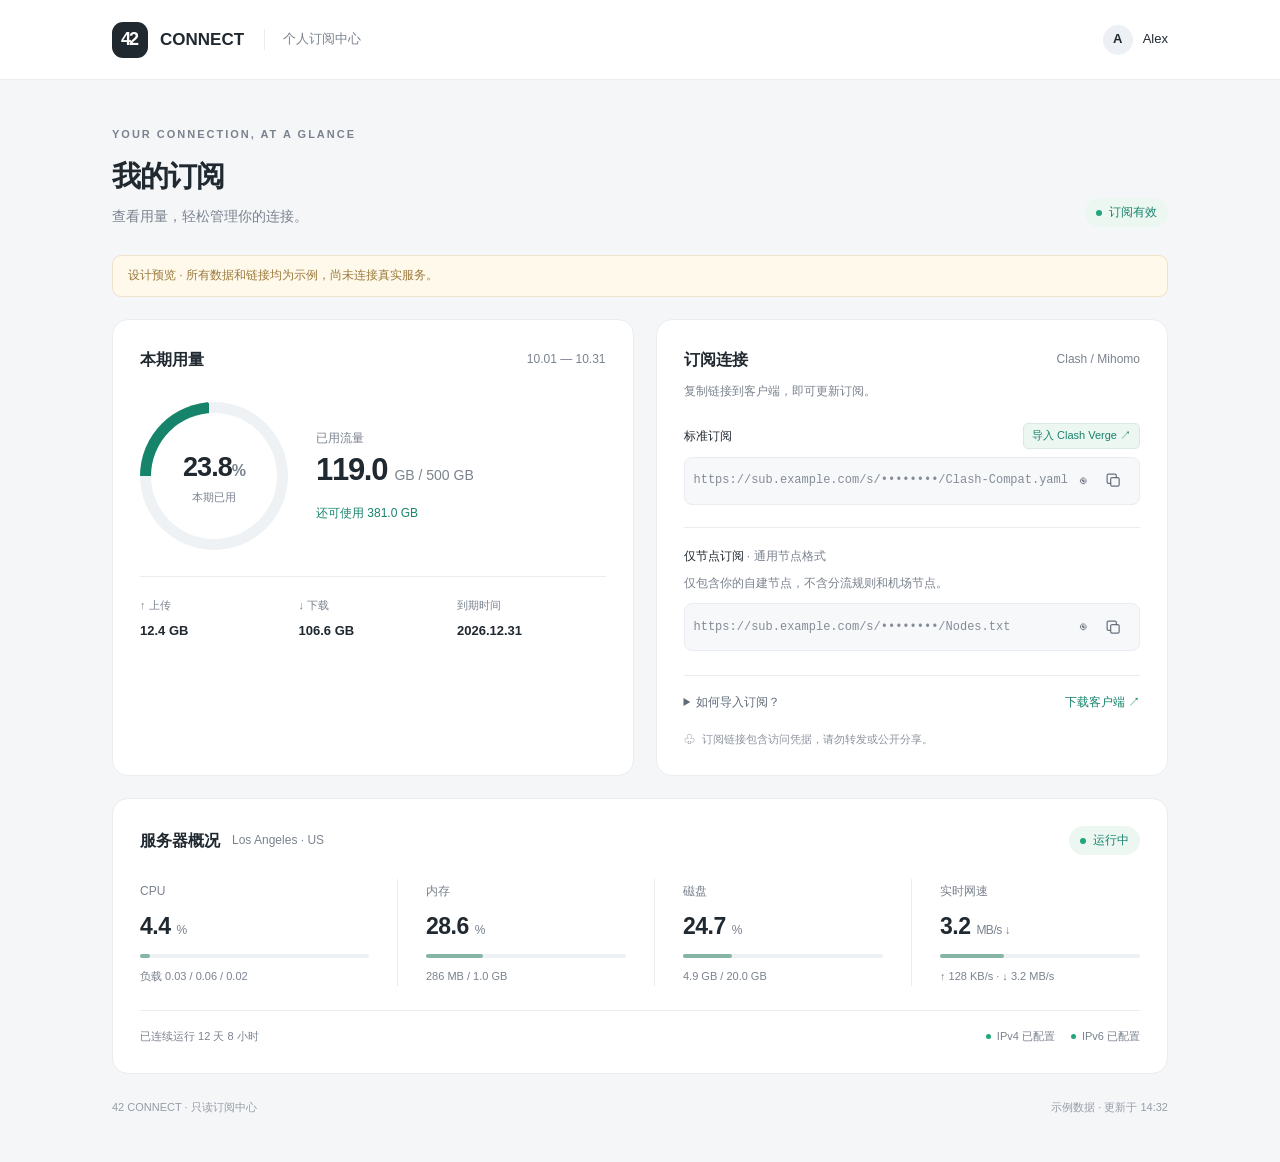
==== previews/account/index.html @ 96e2a47e "Add account portal and public panel access controls" ====
<!doctype html>
<html lang="zh-CN">
<head>
<meta charset="utf-8"><meta name="viewport" content="width=device-width, initial-scale=1">
<meta name="referrer" content="no-referrer"><title>42 / 我的订阅</title>
<style>
:root{color-scheme:light;--bg:#f5f6f8;--ink:#202830;--muted:#7a828e;--line:#e9ecf0;--green:#16836b;--soft:#edf7f2}*{box-sizing:border-box}body{margin:0;background:var(--bg);color:var(--ink);font:14px/1.6 -apple-system,BlinkMacSystemFont,"Segoe UI","PingFang SC",sans-serif}button,a{font:inherit}button{cursor:pointer}header{height:80px;background:#fff;border-bottom:1px solid var(--line)}.nav{max-width:1120px;margin:auto;height:100%;display:flex;align-items:center;justify-content:space-between;padding:0 32px}.brand{display:flex;align-items:center;gap:12px;font-size:17px;font-weight:650}.logo{background:var(--ink);color:white;border-radius:11px;width:36px;height:36px;display:grid;place-items:center;font-size:18px;letter-spacing:-2px;padding-right:2px}.nav small{color:var(--muted);font-size:13px;font-weight:400;border-left:1px solid var(--line);padding-left:18px;margin-left:8px}.avatar{display:flex;align-items:center;gap:10px;font-size:13px}.avatar span{background:#edf0f4;width:30px;height:30px;border-radius:50%;display:grid;place-items:center;font-weight:600}main{max-width:1120px;margin:46px auto;padding:0 32px}.heading{display:flex;justify-content:space-between;align-items:flex-end;margin-bottom:28px}h1{font-size:29px;letter-spacing:-1px;margin:0 0 6px;font-weight:650}p{margin:0;color:var(--muted)}.eyebrow{font-size:11px;letter-spacing:2px;color:var(--muted);font-weight:600;margin-bottom:9px}.badge{display:inline-flex;gap:7px;align-items:center;background:var(--soft);color:var(--green);border-radius:20px;padding:5px 11px;font-size:12px}.dot{width:6px;height:6px;background:#22a47d;border-radius:50%;display:inline-block}.demo{background:#fff9eb;border:1px solid #eee3c8;color:#9a793b;font-size:12px;padding:10px 15px;border-radius:9px;margin-bottom:22px}.grid{display:grid;grid-template-columns:1.13fr 1fr;gap:22px}.card{background:white;border:1px solid var(--line);border-radius:16px;padding:27px}.card-head{display:flex;justify-content:space-between;align-items:center;margin-bottom:22px}h2{margin:0;font-size:16px;font-weight:600}.subtle{font-size:12px;color:var(--muted)}.usage{display:flex;align-items:center;gap:28px;padding:8px 0 26px}.ring{width:148px;height:148px;flex-shrink:0;background:conic-gradient(var(--green) 0 23.8%,#eef2f4 23.8% 100%);border-radius:50%;padding:11px;transform:rotate(-90deg)}.ring-inner{background:white;border-radius:50%;height:100%;display:flex;flex-direction:column;justify-content:center;align-items:center;transform:rotate(90deg)}.ring strong{font-size:27px;font-weight:600;letter-spacing:-1px}.ring span{font-size:11px;color:var(--muted)}.number{font-size:31px;font-weight:600;letter-spacing:-1.3px;line-height:1.4}.number small{font-size:14px;font-weight:400;letter-spacing:0;color:var(--muted)}.remaining{margin-top:12px;color:var(--green);font-size:12px}.stats{display:grid;grid-template-columns:repeat(3,1fr);border-top:1px solid var(--line);padding-top:20px;gap:10px}.stats label{display:block;color:var(--muted);font-size:11px;margin-bottom:4px}.stats strong{font-size:13px;font-weight:550}.subscription-note{font-size:12px;margin-top:-12px;margin-bottom:22px}.label{font-size:12px;font-weight:550;margin-bottom:8px}.linkbox{display:flex;align-items:center;background:#f7f8fa;border:1px solid var(--line);border-radius:8px;padding:11px 12px;gap:8px}.linkbox code{overflow:hidden;white-space:nowrap;text-overflow:ellipsis;font-size:12px;color:#848c97;flex:1}.icon-btn{border:0;background:none;color:#68717e;padding:0 3px;font-size:15px}.actions{display:grid;grid-template-columns:1fr 1fr;gap:10px;margin-top:13px}.button{border:1px solid #dfe4e8;border-radius:8px;background:white;color:var(--ink);padding:10px 16px;font-size:12px;text-align:center}.primary{background:var(--ink);color:white;border-color:var(--ink)}.help{border-top:1px solid var(--line);margin-top:24px;padding-top:17px}.help summary{font-size:12px;cursor:pointer;color:#606b78}.help p{font-size:12px;padding-top:10px}.privacy{font-size:11px;color:#8c939d;margin-top:18px;display:flex;gap:7px}.server{margin-top:22px}.server .card-head{margin-bottom:24px}.server-title{display:flex;align-items:center;gap:12px}.server-title span{font-size:12px;color:var(--muted)}.metrics{display:grid;grid-template-columns:repeat(4,1fr);gap:28px}.metric+.metric{border-left:1px solid var(--line);padding-left:28px}.metric label{color:var(--muted);font-size:12px}.metric strong{display:block;font-size:23px;font-weight:550;letter-spacing:-.5px;margin:6px 0}.metric strong small{font-size:12px;font-weight:400;color:var(--muted)}.bar{height:4px;background:#eef1f4;border-radius:10px;margin:10px 0}.bar i{display:block;background:#86b4a5;border-radius:10px;height:100%}.metric p{font-size:11px}.server-footer{display:flex;justify-content:space-between;align-items:center;border-top:1px solid var(--line);margin-top:24px;padding-top:17px;font-size:11px;color:var(--muted)}.network{display:flex;gap:16px}.network span{display:flex;align-items:center;gap:6px}.network .dot{width:5px;height:5px}footer{display:flex;justify-content:space-between;margin-top:25px;font-size:11px;color:#969da7}#toast{position:fixed;bottom:28px;left:50%;transform:translateX(-50%);background:var(--ink);color:white;padding:11px 20px;border-radius:9px;font-size:12px;box-shadow:0 8px 30px #20283022}#toast[hidden]{display:none}button:focus-visible,summary:focus-visible{outline:2px solid var(--green);outline-offset:4px}@media(min-width:1000px){.grid>.card{min-height:340px}}@media(max-width:760px){header{height:66px}.nav{padding:0 20px}.nav small{display:none}main{margin:28px auto;padding:0 18px}.heading{margin-bottom:20px}h1{font-size:25px}.heading>p{font-size:11px}.grid{grid-template-columns:1fr;gap:16px}.card{padding:22px;border-radius:13px}.usage{justify-content:center;gap:26px}.ring{width:132px;height:132px}.number{font-size:29px}.server{margin-top:16px}.metrics{grid-template-columns:1fr 1fr;gap:24px}.metric+.metric{padding-left:0;border-left:0}.metric:nth-child(even){border-left:1px solid var(--line);padding-left:22px}.server-title{gap:8px}.server-title span{font-size:11px}.server-footer{align-items:flex-start;gap:12px;flex-direction:column}.stats strong{font-size:12px}footer{margin-top:22px;gap:10px;font-size:10px}.eyebrow{font-size:10px}.demo{font-size:11px}.subtle{font-size:11px}}@media(max-width:450px){.usage{gap:18px}.ring{width:110px;height:110px;padding:9px}.ring strong{font-size:24px}.number{font-size:24px}.number small{font-size:11px}.remaining{font-size:11px}.actions{grid-template-columns:1fr}.avatar{font-size:12px}}@media(prefers-reduced-motion:no-preference){.card{animation:appear .45s ease both}.server{animation-delay:.1s}@keyframes appear{from{opacity:0;transform:translateY(8px)}to{opacity:1;transform:translateY(0)}}}
.clients{margin-top:22px}.client-grid{display:grid;grid-template-columns:repeat(3,minmax(0,1fr));gap:28px}.client-group+.client-group{border-left:1px solid var(--line);padding-left:28px}.client-group h3{font-size:15px;margin:0 0 4px}.client-group p{font-size:12px}.client-group a{display:flex;align-items:center;justify-content:space-between;gap:10px;text-decoration:none;color:var(--ink);font-size:12px;border:1px solid var(--line);border-radius:8px;padding:10px 12px;margin-top:12px}.client-group a:hover{border-color:#a7bdb4;background:var(--soft)}.client-group a span{font-size:11px;color:var(--green)}.client-group .compat-note{font-size:11px;margin-top:12px;line-height:1.7}.download-note{font-size:11px;border-top:1px solid var(--line);padding-top:17px;margin-top:22px}@media(max-width:760px){.clients{margin-top:16px}.client-grid{grid-template-columns:1fr;gap:22px}.client-group+.client-group{padding-left:0;border-left:0;border-top:1px solid var(--line);padding-top:22px}}
.download-entry{display:flex;justify-content:space-between;align-items:center;gap:16px;background:white;border:1px solid var(--line);border-radius:12px;margin-top:22px;padding:18px 24px;color:var(--ink);text-decoration:none}.download-entry strong{font-size:14px;font-weight:600}.download-entry p{font-size:12px;margin-top:3px}.download-entry>span{font-size:12px;color:var(--green);white-space:nowrap}.download-entry:hover{border-color:#a7bdb4}@media(max-width:760px){.download-entry{margin-top:16px;padding:17px 20px}.download-entry>span{font-size:11px}}
.subscription-help{display:flex;align-items:flex-start;gap:18px;border-top:1px solid var(--line);margin-top:24px;padding-top:17px}.subscription-help .help{flex:1;min-width:0;border-top:0;margin-top:0;padding-top:0}.client-shortcut{flex-shrink:0;font-size:12px;color:var(--green);text-decoration:none}.client-shortcut:hover{text-decoration:underline}
.copy-icon{display:inline-flex;align-items:center;justify-content:center;min-width:32px;min-height:32px;border-radius:6px;flex-shrink:0}.copy-icon:hover{background:#e8eee9;color:var(--green)}.copy-icon:active{background:#dce9e2}.linkbox{padding:7px 9px}.subscription-label{display:flex;align-items:center;justify-content:space-between;gap:12px;margin-bottom:8px}.subscription-label .label{margin:0}.import-small{font-size:11px;line-height:1.6;padding:3px 8px;border:1px solid #dce7e1;border-radius:5px;background:var(--soft);color:var(--green);white-space:nowrap}.import-small:hover{background:#deeee6}</style>
</head>
<body>
<header><div class="nav"><div class="brand"><div class="logo">42</div> CONNECT <small>个人订阅中心</small></div><div class="avatar"><span>A</span> Alex</div></div></header>
<main>
<div class="heading"><div><div class="eyebrow">YOUR CONNECTION, AT A GLANCE</div><h1>我的订阅</h1><p>查看用量，轻松管理你的连接。</p></div><span class="badge"><i class="dot"></i>订阅有效</span></div>
<div class="demo">设计预览 · 所有数据和链接均为示例，尚未连接真实服务。</div>
<div class="grid">
<section class="card"><div class="card-head"><h2>本期用量</h2><span class="subtle">10.01 — 10.31</span></div><div class="usage"><div class="ring" role="img" aria-label="已使用总额度的23.8%"><div class="ring-inner"><strong>23.8<span style="font-size:16px">%</span></strong><span>本期已用</span></div></div><div><p class="subtle">已用流量</p><div class="number">119.0 <small>GB / 500 GB</small></div><div class="remaining">还可使用 381.0 GB</div></div></div><div class="stats"><div><label>↑ 上传</label><strong>12.4 GB</strong></div><div><label>↓ 下载</label><strong>106.6 GB</strong></div><div><label>到期时间</label><strong>2026.12.31</strong></div></div></section>
<section class="card"><div class="card-head"><h2>订阅连接</h2><span class="subtle">Clash / Mihomo</span></div><p class="subscription-note">复制链接到客户端，即可更新订阅。</p><div class="subscription-label"><div class="label">标准订阅</div><button class="import-small" id="import" title="导入 Clash Verge Rev">导入 Clash Verge ↗</button></div><div class="linkbox"><code id="link">https://sub.example.com/s/••••••••/Clash-Compat.yaml</code><button class="icon-btn" id="reveal" aria-label="显示示例订阅链接" title="显示或隐藏">◉</button><button class="icon-btn copy-icon" id="copy" aria-label="复制标准订阅链接" title="复制标准订阅链接"><svg width="17" height="17" viewBox="0 0 24 24" fill="none" stroke="currentColor" stroke-width="1.7" stroke-linecap="round" stroke-linejoin="round" aria-hidden="true"><rect x="8" y="8" width="12" height="12" rx="2"/><path d="M16 8V5a2 2 0 0 0-2-2H5a2 2 0 0 0-2 2v9a2 2 0 0 0 2 2h3"/></svg></button></div><div style="border-top:1px solid var(--line);margin-top:22px;padding-top:19px"><div class="label">仅节点订阅 <span class="subtle" style="font-weight:400">· 通用节点格式</span></div><p class="subtle" style="margin-bottom:10px">仅包含你的自建节点，不含分流规则和机场节点。</p><div class="linkbox"><code id="nodes-link">https://sub.example.com/s/••••••••/Nodes.txt</code><button class="icon-btn" id="nodes-reveal" aria-label="显示仅节点示例链接" title="显示或隐藏">◉</button><button class="icon-btn copy-icon" id="nodes-copy" aria-label="复制仅节点链接" title="复制仅节点链接"><svg width="17" height="17" viewBox="0 0 24 24" fill="none" stroke="currentColor" stroke-width="1.7" stroke-linecap="round" stroke-linejoin="round" aria-hidden="true"><rect x="8" y="8" width="12" height="12" rx="2"/><path d="M16 8V5a2 2 0 0 0-2-2H5a2 2 0 0 0-2 2v9a2 2 0 0 0 2 2h3"/></svg></button></div></div><div class="subscription-help"><details class="help"><summary>如何导入订阅？</summary><p>Clash Verge Rev：进入「订阅」，粘贴标准订阅链接并导入。<br>Clash Mi：在配置管理中添加远程配置，粘贴标准订阅链接。<br>仅节点订阅：供不支持 Clash / Mihomo 配置、但支持通用节点订阅的客户端使用。仅包含你的自建节点，不含机场节点、DNS、策略组和分流规则；规则需在客户端自行配置。<br>本页为样式预览，示例链接无法用于连接。</p></details><a class="client-shortcut" href="clients.html">下载客户端 ↗</a></div><div class="privacy"><span aria-hidden="true">♧</span> 订阅链接包含访问凭据，请勿转发或公开分享。</div></section>
</div>

<section class="card server"><div class="card-head"><div class="server-title"><h2>服务器概况</h2><span>Los Angeles · US</span></div><span class="badge"><i class="dot"></i>运行中</span></div><div class="metrics"><div class="metric"><label>CPU</label><strong>4.4 <small>%</small></strong><div class="bar"><i style="width:4.4%"></i></div><p>负载 0.03 / 0.06 / 0.02</p></div><div class="metric"><label>内存</label><strong>28.6 <small>%</small></strong><div class="bar"><i style="width:28.6%"></i></div><p>286 MB / 1.0 GB</p></div><div class="metric"><label>磁盘</label><strong>24.7 <small>%</small></strong><div class="bar"><i style="width:24.7%"></i></div><p>4.9 GB / 20.0 GB</p></div><div class="metric"><label>实时网速</label><strong>3.2 <small>MB/s ↓</small></strong><div class="bar"><i style="width:32%"></i></div><p>↑ 128 KB/s · ↓ 3.2 MB/s</p></div></div><div class="server-footer"><span>已连续运行 12 天 8 小时</span><div class="network"><span><i class="dot"></i>IPv4 已配置</span><span><i class="dot"></i>IPv6 已配置</span></div></div></section>
<footer><span>42 CONNECT · 只读订阅中心</span><span>示例数据 · 更新于 14:32</span></footer>
</main><div id="toast" role="status" hidden></div>
<script>
const example='https://sub.example.com/s/demo-preview/Clash-Compat.yaml';let visible=false,timer;const toast=document.querySelector('#toast');function notify(message){toast.textContent=message;toast.hidden=false;clearTimeout(timer);timer=setTimeout(()=>toast.hidden=true,3200)}document.querySelector('#reveal').onclick=function(){visible=!visible;document.querySelector('#link').textContent=visible?example:'https://sub.example.com/s/••••••••/Clash-Compat.yaml';this.setAttribute('aria-label',visible?'隐藏示例订阅链接':'显示示例订阅链接');this.setAttribute('aria-pressed',visible)};document.querySelector('#copy').onclick=async()=>{try{await navigator.clipboard.writeText(example);notify('已复制示例链接 · 仅用于设计预览')}catch{notify('请展开链接后手动复制')}};document.querySelector('#import').onclick=()=>notify('设计预览：正式接入后可一键导入客户端');
const nodesExample='https://sub.example.com/s/demo-preview/Nodes.txt';let nodesVisible=false;document.querySelector('#nodes-reveal').onclick=function(){nodesVisible=!nodesVisible;document.querySelector('#nodes-link').textContent=nodesVisible?nodesExample:'https://sub.example.com/s/••••••••/Nodes.txt';this.setAttribute('aria-label',nodesVisible?'隐藏仅节点示例链接':'显示仅节点示例链接');this.setAttribute('aria-pressed',nodesVisible)};document.querySelector('#nodes-copy').onclick=async()=>{try{await navigator.clipboard.writeText(nodesExample);notify('已复制仅节点示例链接 · 仅用于设计预览')}catch{notify('请展开仅节点链接后手动复制')}};
const fixtures={ren:{name:'Ren',used:'238.0',quota:'不限额',remaining:'不限额',upload:'38.0 GB',download:'200.0 GB',expiry:'长期',ratio:0},alex:{name:'Alex',used:'119.0',quota:'500 GB',remaining:'381.0 GB',upload:'12.4 GB',download:'106.6 GB',expiry:'2026.12.31',ratio:23.8},bella:{name:'Bella',used:'72.6',quota:'300 GB',remaining:'227.4 GB',upload:'8.6 GB',download:'64.0 GB',expiry:'2026.12.31',ratio:24.2},chris:{name:'Chris',used:'186.2',quota:'200 GB',remaining:'13.8 GB',upload:'16.2 GB',download:'170.0 GB',expiry:'2026.11.30',ratio:93.1},dana:{name:'Dana',used:'18.4',quota:'100 GB',remaining:'81.6 GB',upload:'2.4 GB',download:'16.0 GB',expiry:'2026.10.20',ratio:18.4}};const params=new URLSearchParams(location.search);const person=fixtures[params.get('user')];if(person){const avatar=document.querySelector('.avatar');avatar.replaceChildren();const initial=document.createElement('span');initial.textContent=person.name[0];avatar.append(initial,document.createTextNode(' '+person.name));document.querySelector('.usage .number').innerHTML=person.used+' <small>GB / '+person.quota+'</small>';document.querySelector('.remaining').textContent=person.remaining==='不限额'?'当前账户不限额':'还可使用 '+person.remaining;document.querySelector('.ring strong').textContent=person.quota==='不限额'?'∞':person.ratio+'%';document.querySelector('.ring span:last-child').textContent=person.quota==='不限额'?'不限额':'本期已用';document.querySelector('.ring').style.background='conic-gradient(var(--green) 0 '+person.ratio+'%,#eef2f4 '+person.ratio+'% 100%)';document.querySelector('.ring').setAttribute('aria-label',person.quota==='不限额'?'不限额账户':'已使用总额度的'+person.ratio+'%');const stats=document.querySelectorAll('.stats strong');stats[0].textContent=person.upload;stats[1].textContent=person.download;stats[2].textContent=person.expiry;if(params.get('user')==='dana'){document.querySelector('.heading>.badge').textContent='订阅已到期'}}if(params.get('from')==='admin'){const back=document.createElement('a');back.href='admin.html';back.textContent='← 返回管理总览';back.style.cssText='display:inline-block;margin-bottom:20px;color:var(--green);font-size:12px;text-decoration:none';document.querySelector('main').prepend(back)}
</script></body></html>
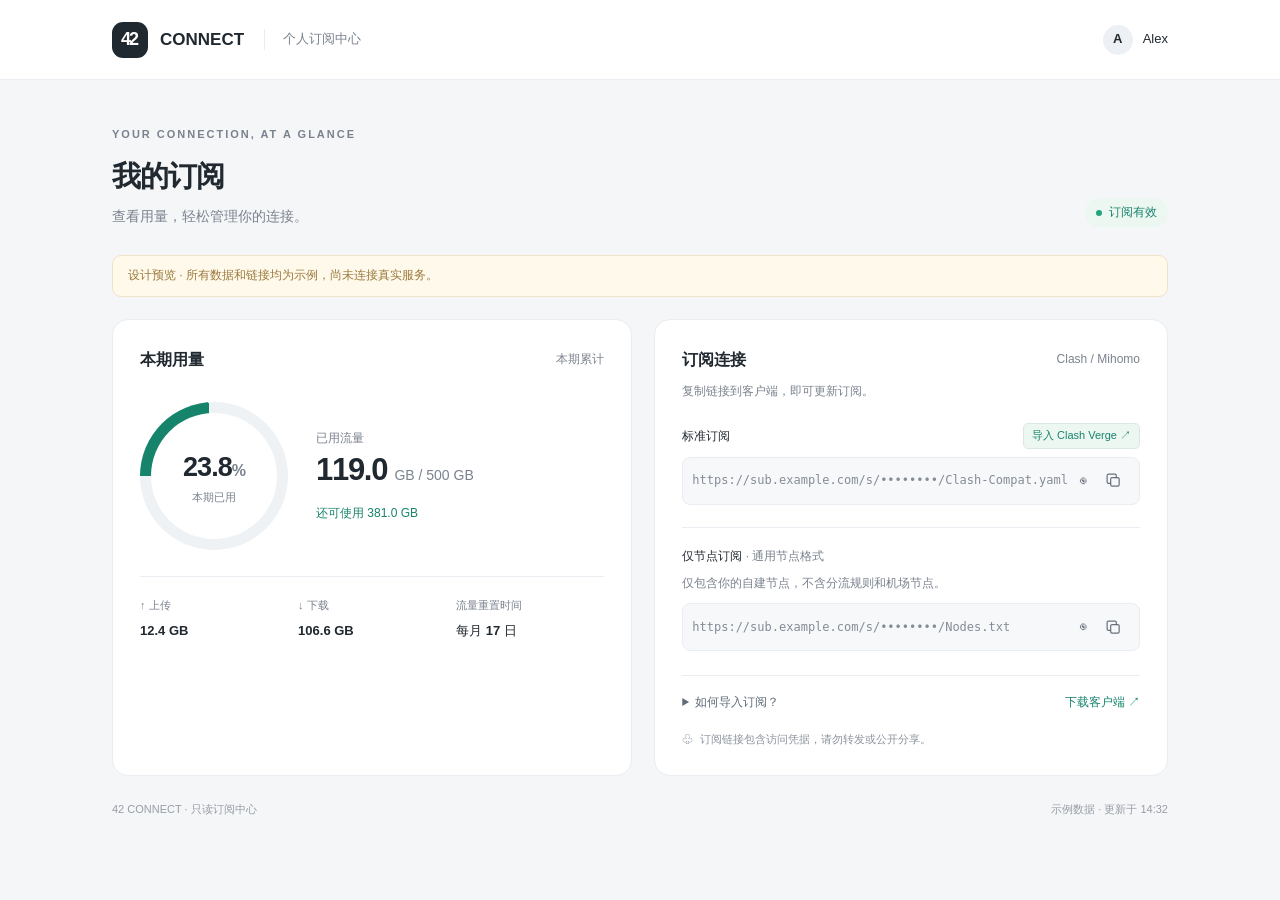
==== commit 93bfe367: "Refine admin metrics and reset schedules and add API token setup" ====
--- a/previews/account/index.html
+++ b/previews/account/index.html
@@ -16,15 +16,15 @@
 <div class="heading"><div><div class="eyebrow">YOUR CONNECTION, AT A GLANCE</div><h1>我的订阅</h1><p>查看用量，轻松管理你的连接。</p></div><span class="badge"><i class="dot"></i>订阅有效</span></div>
 <div class="demo">设计预览 · 所有数据和链接均为示例，尚未连接真实服务。</div>
 <div class="grid">
-<section class="card"><div class="card-head"><h2>本期用量</h2><span class="subtle">10.01 — 10.31</span></div><div class="usage"><div class="ring" role="img" aria-label="已使用总额度的23.8%"><div class="ring-inner"><strong>23.8<span style="font-size:16px">%</span></strong><span>本期已用</span></div></div><div><p class="subtle">已用流量</p><div class="number">119.0 <small>GB / 500 GB</small></div><div class="remaining">还可使用 381.0 GB</div></div></div><div class="stats"><div><label>↑ 上传</label><strong>12.4 GB</strong></div><div><label>↓ 下载</label><strong>106.6 GB</strong></div><div><label>到期时间</label><strong>2026.12.31</strong></div></div></section>
+<section class="card"><div class="card-head"><h2>本期用量</h2><span class="subtle">本期累计</span></div><div class="usage"><div class="ring" role="img" aria-label="已使用总额度的23.8%"><div class="ring-inner"><strong>23.8<span style="font-size:16px">%</span></strong><span>本期已用</span></div></div><div><p class="subtle">已用流量</p><div class="number">119.0 <small>GB / 500 GB</small></div><div class="remaining">还可使用 381.0 GB</div></div></div><div class="stats"><div><label>↑ 上传</label><strong>12.4 GB</strong></div><div><label>↓ 下载</label><strong>106.6 GB</strong></div><div><label>流量重置时间</label><strong>每月 17 日</strong></div></div></section>
 <section class="card"><div class="card-head"><h2>订阅连接</h2><span class="subtle">Clash / Mihomo</span></div><p class="subscription-note">复制链接到客户端，即可更新订阅。</p><div class="subscription-label"><div class="label">标准订阅</div><button class="import-small" id="import" title="导入 Clash Verge Rev">导入 Clash Verge ↗</button></div><div class="linkbox"><code id="link">https://sub.example.com/s/••••••••/Clash-Compat.yaml</code><button class="icon-btn" id="reveal" aria-label="显示示例订阅链接" title="显示或隐藏">◉</button><button class="icon-btn copy-icon" id="copy" aria-label="复制标准订阅链接" title="复制标准订阅链接"><svg width="17" height="17" viewBox="0 0 24 24" fill="none" stroke="currentColor" stroke-width="1.7" stroke-linecap="round" stroke-linejoin="round" aria-hidden="true"><rect x="8" y="8" width="12" height="12" rx="2"/><path d="M16 8V5a2 2 0 0 0-2-2H5a2 2 0 0 0-2 2v9a2 2 0 0 0 2 2h3"/></svg></button></div><div style="border-top:1px solid var(--line);margin-top:22px;padding-top:19px"><div class="label">仅节点订阅 <span class="subtle" style="font-weight:400">· 通用节点格式</span></div><p class="subtle" style="margin-bottom:10px">仅包含你的自建节点，不含分流规则和机场节点。</p><div class="linkbox"><code id="nodes-link">https://sub.example.com/s/••••••••/Nodes.txt</code><button class="icon-btn" id="nodes-reveal" aria-label="显示仅节点示例链接" title="显示或隐藏">◉</button><button class="icon-btn copy-icon" id="nodes-copy" aria-label="复制仅节点链接" title="复制仅节点链接"><svg width="17" height="17" viewBox="0 0 24 24" fill="none" stroke="currentColor" stroke-width="1.7" stroke-linecap="round" stroke-linejoin="round" aria-hidden="true"><rect x="8" y="8" width="12" height="12" rx="2"/><path d="M16 8V5a2 2 0 0 0-2-2H5a2 2 0 0 0-2 2v9a2 2 0 0 0 2 2h3"/></svg></button></div></div><div class="subscription-help"><details class="help"><summary>如何导入订阅？</summary><p>Clash Verge Rev：进入「订阅」，粘贴标准订阅链接并导入。<br>Clash Mi：在配置管理中添加远程配置，粘贴标准订阅链接。<br>仅节点订阅：供不支持 Clash / Mihomo 配置、但支持通用节点订阅的客户端使用。仅包含你的自建节点，不含机场节点、DNS、策略组和分流规则；规则需在客户端自行配置。<br>本页为样式预览，示例链接无法用于连接。</p></details><a class="client-shortcut" href="clients.html">下载客户端 ↗</a></div><div class="privacy"><span aria-hidden="true">♧</span> 订阅链接包含访问凭据，请勿转发或公开分享。</div></section>
 </div>
 
-<section class="card server"><div class="card-head"><div class="server-title"><h2>服务器概况</h2><span>Los Angeles · US</span></div><span class="badge"><i class="dot"></i>运行中</span></div><div class="metrics"><div class="metric"><label>CPU</label><strong>4.4 <small>%</small></strong><div class="bar"><i style="width:4.4%"></i></div><p>负载 0.03 / 0.06 / 0.02</p></div><div class="metric"><label>内存</label><strong>28.6 <small>%</small></strong><div class="bar"><i style="width:28.6%"></i></div><p>286 MB / 1.0 GB</p></div><div class="metric"><label>磁盘</label><strong>24.7 <small>%</small></strong><div class="bar"><i style="width:24.7%"></i></div><p>4.9 GB / 20.0 GB</p></div><div class="metric"><label>实时网速</label><strong>3.2 <small>MB/s ↓</small></strong><div class="bar"><i style="width:32%"></i></div><p>↑ 128 KB/s · ↓ 3.2 MB/s</p></div></div><div class="server-footer"><span>已连续运行 12 天 8 小时</span><div class="network"><span><i class="dot"></i>IPv4 已配置</span><span><i class="dot"></i>IPv6 已配置</span></div></div></section>
+
 <footer><span>42 CONNECT · 只读订阅中心</span><span>示例数据 · 更新于 14:32</span></footer>
 </main><div id="toast" role="status" hidden></div>
 <script>
 const example='https://sub.example.com/s/demo-preview/Clash-Compat.yaml';let visible=false,timer;const toast=document.querySelector('#toast');function notify(message){toast.textContent=message;toast.hidden=false;clearTimeout(timer);timer=setTimeout(()=>toast.hidden=true,3200)}document.querySelector('#reveal').onclick=function(){visible=!visible;document.querySelector('#link').textContent=visible?example:'https://sub.example.com/s/••••••••/Clash-Compat.yaml';this.setAttribute('aria-label',visible?'隐藏示例订阅链接':'显示示例订阅链接');this.setAttribute('aria-pressed',visible)};document.querySelector('#copy').onclick=async()=>{try{await navigator.clipboard.writeText(example);notify('已复制示例链接 · 仅用于设计预览')}catch{notify('请展开链接后手动复制')}};document.querySelector('#import').onclick=()=>notify('设计预览：正式接入后可一键导入客户端');
 const nodesExample='https://sub.example.com/s/demo-preview/Nodes.txt';let nodesVisible=false;document.querySelector('#nodes-reveal').onclick=function(){nodesVisible=!nodesVisible;document.querySelector('#nodes-link').textContent=nodesVisible?nodesExample:'https://sub.example.com/s/••••••••/Nodes.txt';this.setAttribute('aria-label',nodesVisible?'隐藏仅节点示例链接':'显示仅节点示例链接');this.setAttribute('aria-pressed',nodesVisible)};document.querySelector('#nodes-copy').onclick=async()=>{try{await navigator.clipboard.writeText(nodesExample);notify('已复制仅节点示例链接 · 仅用于设计预览')}catch{notify('请展开仅节点链接后手动复制')}};
-const fixtures={ren:{name:'Ren',used:'238.0',quota:'不限额',remaining:'不限额',upload:'38.0 GB',download:'200.0 GB',expiry:'长期',ratio:0},alex:{name:'Alex',used:'119.0',quota:'500 GB',remaining:'381.0 GB',upload:'12.4 GB',download:'106.6 GB',expiry:'2026.12.31',ratio:23.8},bella:{name:'Bella',used:'72.6',quota:'300 GB',remaining:'227.4 GB',upload:'8.6 GB',download:'64.0 GB',expiry:'2026.12.31',ratio:24.2},chris:{name:'Chris',used:'186.2',quota:'200 GB',remaining:'13.8 GB',upload:'16.2 GB',download:'170.0 GB',expiry:'2026.11.30',ratio:93.1},dana:{name:'Dana',used:'18.4',quota:'100 GB',remaining:'81.6 GB',upload:'2.4 GB',download:'16.0 GB',expiry:'2026.10.20',ratio:18.4}};const params=new URLSearchParams(location.search);const person=fixtures[params.get('user')];if(person){const avatar=document.querySelector('.avatar');avatar.replaceChildren();const initial=document.createElement('span');initial.textContent=person.name[0];avatar.append(initial,document.createTextNode(' '+person.name));document.querySelector('.usage .number').innerHTML=person.used+' <small>GB / '+person.quota+'</small>';document.querySelector('.remaining').textContent=person.remaining==='不限额'?'当前账户不限额':'还可使用 '+person.remaining;document.querySelector('.ring strong').textContent=person.quota==='不限额'?'∞':person.ratio+'%';document.querySelector('.ring span:last-child').textContent=person.quota==='不限额'?'不限额':'本期已用';document.querySelector('.ring').style.background='conic-gradient(var(--green) 0 '+person.ratio+'%,#eef2f4 '+person.ratio+'% 100%)';document.querySelector('.ring').setAttribute('aria-label',person.quota==='不限额'?'不限额账户':'已使用总额度的'+person.ratio+'%');const stats=document.querySelectorAll('.stats strong');stats[0].textContent=person.upload;stats[1].textContent=person.download;stats[2].textContent=person.expiry;if(params.get('user')==='dana'){document.querySelector('.heading>.badge').textContent='订阅已到期'}}if(params.get('from')==='admin'){const back=document.createElement('a');back.href='admin.html';back.textContent='← 返回管理总览';back.style.cssText='display:inline-block;margin-bottom:20px;color:var(--green);font-size:12px;text-decoration:none';document.querySelector('main').prepend(back)}
+const fixtures={ren:{name:'Ren',used:'238.0',quota:'不限额',remaining:'不限额',upload:'38.0 GB',download:'200.0 GB',reset:'每月 17 日',ratio:0},alex:{name:'Alex',used:'119.0',quota:'500 GB',remaining:'381.0 GB',upload:'12.4 GB',download:'106.6 GB',reset:'每月 17 日',ratio:23.8},bella:{name:'Bella',used:'72.6',quota:'300 GB',remaining:'227.4 GB',upload:'8.6 GB',download:'64.0 GB',reset:'每月 17 日',ratio:24.2},chris:{name:'Chris',used:'186.2',quota:'200 GB',remaining:'13.8 GB',upload:'16.2 GB',download:'170.0 GB',reset:'每月 17 日',ratio:93.1},dana:{name:'Dana',used:'18.4',quota:'100 GB',remaining:'81.6 GB',upload:'2.4 GB',download:'16.0 GB',reset:'每月 17 日',ratio:18.4}};const params=new URLSearchParams(location.search);const person=fixtures[params.get('user')];if(person){const avatar=document.querySelector('.avatar');avatar.replaceChildren();const initial=document.createElement('span');initial.textContent=person.name[0];avatar.append(initial,document.createTextNode(' '+person.name));document.querySelector('.usage .number').innerHTML=person.used+' <small>GB / '+person.quota+'</small>';document.querySelector('.remaining').textContent=person.remaining==='不限额'?'当前账户不限额':'还可使用 '+person.remaining;document.querySelector('.ring strong').textContent=person.quota==='不限额'?'∞':person.ratio+'%';document.querySelector('.ring span:last-child').textContent=person.quota==='不限额'?'不限额':'本期已用';document.querySelector('.ring').style.background='conic-gradient(var(--green) 0 '+person.ratio+'%,#eef2f4 '+person.ratio+'% 100%)';document.querySelector('.ring').setAttribute('aria-label',person.quota==='不限额'?'不限额账户':'已使用总额度的'+person.ratio+'%');const stats=document.querySelectorAll('.stats strong');stats[0].textContent=person.upload;stats[1].textContent=person.download;stats[2].textContent=person.reset;if(params.get('user')==='dana'){document.querySelector('.heading>.badge').textContent='订阅已到期'}}if(params.get('from')==='admin'){const back=document.createElement('a');back.href='admin.html';back.textContent='← 返回管理总览';back.style.cssText='display:inline-block;margin-bottom:20px;color:var(--green);font-size:12px;text-decoration:none';document.querySelector('main').prepend(back)}
 </script></body></html>
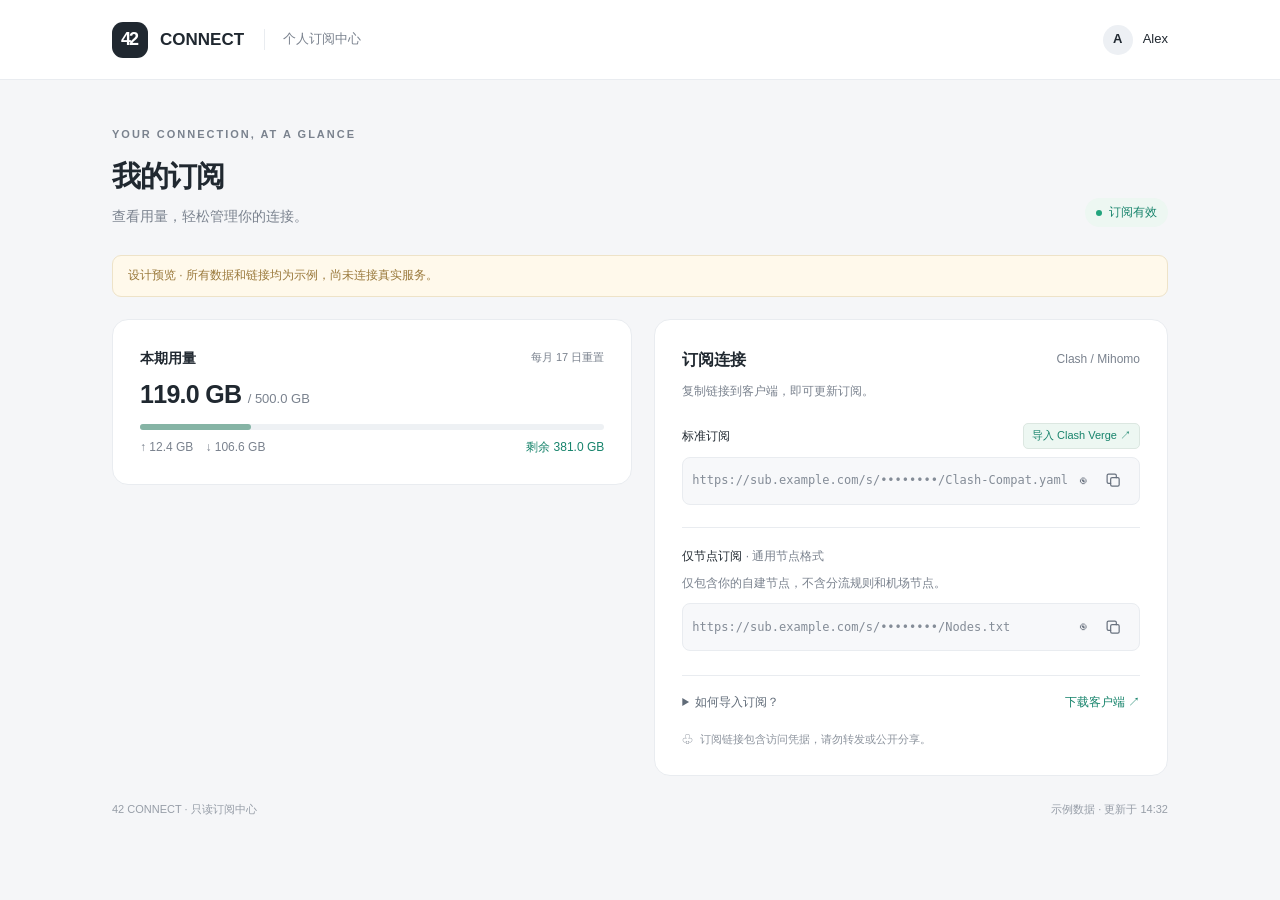
==== commit a6707eec: "Unify portal traffic cards and link member details to personal pages" ====
--- a/previews/account/index.html
+++ b/previews/account/index.html
@@ -8,7 +8,29 @@
 .clients{margin-top:22px}.client-grid{display:grid;grid-template-columns:repeat(3,minmax(0,1fr));gap:28px}.client-group+.client-group{border-left:1px solid var(--line);padding-left:28px}.client-group h3{font-size:15px;margin:0 0 4px}.client-group p{font-size:12px}.client-group a{display:flex;align-items:center;justify-content:space-between;gap:10px;text-decoration:none;color:var(--ink);font-size:12px;border:1px solid var(--line);border-radius:8px;padding:10px 12px;margin-top:12px}.client-group a:hover{border-color:#a7bdb4;background:var(--soft)}.client-group a span{font-size:11px;color:var(--green)}.client-group .compat-note{font-size:11px;margin-top:12px;line-height:1.7}.download-note{font-size:11px;border-top:1px solid var(--line);padding-top:17px;margin-top:22px}@media(max-width:760px){.clients{margin-top:16px}.client-grid{grid-template-columns:1fr;gap:22px}.client-group+.client-group{padding-left:0;border-left:0;border-top:1px solid var(--line);padding-top:22px}}
 .download-entry{display:flex;justify-content:space-between;align-items:center;gap:16px;background:white;border:1px solid var(--line);border-radius:12px;margin-top:22px;padding:18px 24px;color:var(--ink);text-decoration:none}.download-entry strong{font-size:14px;font-weight:600}.download-entry p{font-size:12px;margin-top:3px}.download-entry>span{font-size:12px;color:var(--green);white-space:nowrap}.download-entry:hover{border-color:#a7bdb4}@media(max-width:760px){.download-entry{margin-top:16px;padding:17px 20px}.download-entry>span{font-size:11px}}
 .subscription-help{display:flex;align-items:flex-start;gap:18px;border-top:1px solid var(--line);margin-top:24px;padding-top:17px}.subscription-help .help{flex:1;min-width:0;border-top:0;margin-top:0;padding-top:0}.client-shortcut{flex-shrink:0;font-size:12px;color:var(--green);text-decoration:none}.client-shortcut:hover{text-decoration:underline}
-.copy-icon{display:inline-flex;align-items:center;justify-content:center;min-width:32px;min-height:32px;border-radius:6px;flex-shrink:0}.copy-icon:hover{background:#e8eee9;color:var(--green)}.copy-icon:active{background:#dce9e2}.linkbox{padding:7px 9px}.subscription-label{display:flex;align-items:center;justify-content:space-between;gap:12px;margin-bottom:8px}.subscription-label .label{margin:0}.import-small{font-size:11px;line-height:1.6;padding:3px 8px;border:1px solid #dce7e1;border-radius:5px;background:var(--soft);color:var(--green);white-space:nowrap}.import-small:hover{background:#deeee6}</style>
+.copy-icon{display:inline-flex;align-items:center;justify-content:center;min-width:32px;min-height:32px;border-radius:6px;flex-shrink:0}.copy-icon:hover{background:#e8eee9;color:var(--green)}.copy-icon:active{background:#dce9e2}.linkbox{padding:7px 9px}.subscription-label{display:flex;align-items:center;justify-content:space-between;gap:12px;margin-bottom:8px}.subscription-label .label{margin:0}.import-small{font-size:11px;line-height:1.6;padding:3px 8px;border:1px solid #dce7e1;border-radius:5px;background:var(--soft);color:var(--green);white-space:nowrap}.import-small:hover{background:#deeee6}
+/* Shared traffic layout for account pages and both administrator sources. */
+.usage-linear{display:block;padding:4px 0 18px}.usage-linear .number{font-size:32px;margin:5px 0}.usage-linear .number small{font-size:13px}.usage-linear .bar{height:6px;margin:12px 0 8px}.usage-caption{display:flex;justify-content:space-between;gap:12px;color:var(--muted);font-size:12px;flex-wrap:wrap}.usage-caption .remaining{margin:0;color:var(--green);font-size:inherit}.traffic-part .usage-linear{padding:0 0 10px}.traffic-card .usage-linear .number{font-size:25px}.traffic-part .stats{padding-top:10px}.traffic-part .stats strong{font-size:12px}.usage-card>.card-head{align-items:flex-start}.usage-card>.card-head .subtle{max-width:55%}.recommended{font-size:10px;font-style:normal;font-weight:500;color:var(--green);background:var(--soft);border-radius:4px;padding:1px 6px;margin-right:auto;white-space:nowrap}.client-group a{flex-wrap:wrap;gap:7px}.client-group a>span{margin-left:auto}
+@media(max-width:760px){.usage-linear{padding-bottom:14px}.usage-linear .number{font-size:27px}.usage-linear .number small{font-size:11px}.usage-caption{font-size:11px;gap:5px}.traffic-card .usage-linear .number{font-size:23px}.traffic-part .stats strong{font-size:10px}.traffic-part .stats label{font-size:9px}.user-table .mini-bar{display:block!important;margin-top:5px;width:100%;max-width:120px}}
+
+.transfer{display:inline-flex;gap:12px;flex-wrap:wrap}.reset-line{display:flex;justify-content:space-between;gap:12px;border-top:1px solid var(--line);padding-top:10px;font-size:11px;color:var(--muted)}.reset-line strong{font-weight:500;color:var(--ink)}@media(max-width:760px){.transfer{gap:8px}.reset-line{font-size:10px;padding-top:8px}}
+
+.reset-hint{font-size:11px;font-weight:400;white-space:normal}.usage-card>.card-head,.traffic-part>.card-head{gap:12px;align-items:center}.usage-card .usage-linear{padding-bottom:0}.traffic-part .usage-linear{padding-bottom:0}@media(max-width:760px){.reset-hint{font-size:10px}}
+
+/* One traffic presentation for administrator and standalone account cards. */
+.grid>.usage-card{min-height:0;min-width:0;align-self:start}
+:is(.usage-card,.traffic-part)>.card-head{gap:12px;align-items:center;margin-bottom:8px}
+:is(.usage-card,.traffic-part)>.card-head :is(h2,h3){font-size:14px;margin:0;font-weight:600}
+:is(.usage-card,.traffic-part) .reset-hint{font-size:11px;max-width:55%}
+:is(.usage-card,.traffic-part) .usage-linear{display:block;padding:0}
+:is(.usage-card,.traffic-part) .usage-linear .number{font-size:25px;line-height:1.4;letter-spacing:-.7px;margin:0;text-align:left}
+:is(.usage-card,.traffic-part) .usage-linear .number small{font-size:13px;font-weight:400;letter-spacing:0}
+:is(.usage-card,.traffic-part) .usage-linear .bar{height:6px;margin:12px 0 8px}
+:is(.usage-card,.traffic-part) .usage-caption{display:flex;justify-content:space-between;align-items:center;font-size:12px;gap:8px;margin:0}
+:is(.usage-card,.traffic-part) .transfer{gap:12px}
+:is(.usage-card,.traffic-part) .usage-caption .remaining{font-weight:400}
+@media(max-width:760px){.grid{grid-template-columns:minmax(0,1fr)}.grid>.card{min-width:0}:is(.usage-card,.traffic-part) .usage-linear .number{font-size:23px!important}:is(.usage-card,.traffic-part) .usage-linear .number small{font-size:11px}:is(.usage-card,.traffic-part) .usage-linear .bar{height:4px;margin:9px 0 7px}:is(.usage-card,.traffic-part) .usage-caption{font-size:11px}:is(.usage-card,.traffic-part) .transfer{gap:8px}:is(.usage-card,.traffic-part) .reset-hint{font-size:10px}}
+</style>
 </head>
 <body>
 <header><div class="nav"><div class="brand"><div class="logo">42</div> CONNECT <small>个人订阅中心</small></div><div class="avatar"><span>A</span> Alex</div></div></header>
@@ -16,7 +38,7 @@
 <div class="heading"><div><div class="eyebrow">YOUR CONNECTION, AT A GLANCE</div><h1>我的订阅</h1><p>查看用量，轻松管理你的连接。</p></div><span class="badge"><i class="dot"></i>订阅有效</span></div>
 <div class="demo">设计预览 · 所有数据和链接均为示例，尚未连接真实服务。</div>
 <div class="grid">
-<section class="card"><div class="card-head"><h2>本期用量</h2><span class="subtle">本期累计</span></div><div class="usage"><div class="ring" role="img" aria-label="已使用总额度的23.8%"><div class="ring-inner"><strong>23.8<span style="font-size:16px">%</span></strong><span>本期已用</span></div></div><div><p class="subtle">已用流量</p><div class="number">119.0 <small>GB / 500 GB</small></div><div class="remaining">还可使用 381.0 GB</div></div></div><div class="stats"><div><label>↑ 上传</label><strong>12.4 GB</strong></div><div><label>↓ 下载</label><strong>106.6 GB</strong></div><div><label>流量重置时间</label><strong>每月 17 日</strong></div></div></section>
+<section class="card usage-card"><div class="card-head"><h2>本期用量</h2><span class="subtle reset-hint" title="本期累计">每月 17 日重置</span></div><div class="usage usage-linear"><div class="number">119.0 GB <small>/ 500.0 GB</small></div><div class="bar" role="progressbar" aria-label="流量使用比例" aria-valuemin="0" aria-valuemax="100" aria-valuenow="23.8"><i style="width:23.80%"></i></div><div class="usage-caption"><span class="transfer"><span class="upload" title="上传流量">↑ 12.4 GB</span><span class="download" title="下载流量">↓ 106.6 GB</span></span><span class="remaining">剩余 381.0 GB</span></div></div></section>
 <section class="card"><div class="card-head"><h2>订阅连接</h2><span class="subtle">Clash / Mihomo</span></div><p class="subscription-note">复制链接到客户端，即可更新订阅。</p><div class="subscription-label"><div class="label">标准订阅</div><button class="import-small" id="import" title="导入 Clash Verge Rev">导入 Clash Verge ↗</button></div><div class="linkbox"><code id="link">https://sub.example.com/s/••••••••/Clash-Compat.yaml</code><button class="icon-btn" id="reveal" aria-label="显示示例订阅链接" title="显示或隐藏">◉</button><button class="icon-btn copy-icon" id="copy" aria-label="复制标准订阅链接" title="复制标准订阅链接"><svg width="17" height="17" viewBox="0 0 24 24" fill="none" stroke="currentColor" stroke-width="1.7" stroke-linecap="round" stroke-linejoin="round" aria-hidden="true"><rect x="8" y="8" width="12" height="12" rx="2"/><path d="M16 8V5a2 2 0 0 0-2-2H5a2 2 0 0 0-2 2v9a2 2 0 0 0 2 2h3"/></svg></button></div><div style="border-top:1px solid var(--line);margin-top:22px;padding-top:19px"><div class="label">仅节点订阅 <span class="subtle" style="font-weight:400">· 通用节点格式</span></div><p class="subtle" style="margin-bottom:10px">仅包含你的自建节点，不含分流规则和机场节点。</p><div class="linkbox"><code id="nodes-link">https://sub.example.com/s/••••••••/Nodes.txt</code><button class="icon-btn" id="nodes-reveal" aria-label="显示仅节点示例链接" title="显示或隐藏">◉</button><button class="icon-btn copy-icon" id="nodes-copy" aria-label="复制仅节点链接" title="复制仅节点链接"><svg width="17" height="17" viewBox="0 0 24 24" fill="none" stroke="currentColor" stroke-width="1.7" stroke-linecap="round" stroke-linejoin="round" aria-hidden="true"><rect x="8" y="8" width="12" height="12" rx="2"/><path d="M16 8V5a2 2 0 0 0-2-2H5a2 2 0 0 0-2 2v9a2 2 0 0 0 2 2h3"/></svg></button></div></div><div class="subscription-help"><details class="help"><summary>如何导入订阅？</summary><p>Clash Verge Rev：进入「订阅」，粘贴标准订阅链接并导入。<br>Clash Mi：在配置管理中添加远程配置，粘贴标准订阅链接。<br>仅节点订阅：供不支持 Clash / Mihomo 配置、但支持通用节点订阅的客户端使用。仅包含你的自建节点，不含机场节点、DNS、策略组和分流规则；规则需在客户端自行配置。<br>本页为样式预览，示例链接无法用于连接。</p></details><a class="client-shortcut" href="clients.html">下载客户端 ↗</a></div><div class="privacy"><span aria-hidden="true">♧</span> 订阅链接包含访问凭据，请勿转发或公开分享。</div></section>
 </div>
 
@@ -26,5 +48,5 @@
 <script>
 const example='https://sub.example.com/s/demo-preview/Clash-Compat.yaml';let visible=false,timer;const toast=document.querySelector('#toast');function notify(message){toast.textContent=message;toast.hidden=false;clearTimeout(timer);timer=setTimeout(()=>toast.hidden=true,3200)}document.querySelector('#reveal').onclick=function(){visible=!visible;document.querySelector('#link').textContent=visible?example:'https://sub.example.com/s/••••••••/Clash-Compat.yaml';this.setAttribute('aria-label',visible?'隐藏示例订阅链接':'显示示例订阅链接');this.setAttribute('aria-pressed',visible)};document.querySelector('#copy').onclick=async()=>{try{await navigator.clipboard.writeText(example);notify('已复制示例链接 · 仅用于设计预览')}catch{notify('请展开链接后手动复制')}};document.querySelector('#import').onclick=()=>notify('设计预览：正式接入后可一键导入客户端');
 const nodesExample='https://sub.example.com/s/demo-preview/Nodes.txt';let nodesVisible=false;document.querySelector('#nodes-reveal').onclick=function(){nodesVisible=!nodesVisible;document.querySelector('#nodes-link').textContent=nodesVisible?nodesExample:'https://sub.example.com/s/••••••••/Nodes.txt';this.setAttribute('aria-label',nodesVisible?'隐藏仅节点示例链接':'显示仅节点示例链接');this.setAttribute('aria-pressed',nodesVisible)};document.querySelector('#nodes-copy').onclick=async()=>{try{await navigator.clipboard.writeText(nodesExample);notify('已复制仅节点示例链接 · 仅用于设计预览')}catch{notify('请展开仅节点链接后手动复制')}};
-const fixtures={ren:{name:'Ren',used:'238.0',quota:'不限额',remaining:'不限额',upload:'38.0 GB',download:'200.0 GB',reset:'每月 17 日',ratio:0},alex:{name:'Alex',used:'119.0',quota:'500 GB',remaining:'381.0 GB',upload:'12.4 GB',download:'106.6 GB',reset:'每月 17 日',ratio:23.8},bella:{name:'Bella',used:'72.6',quota:'300 GB',remaining:'227.4 GB',upload:'8.6 GB',download:'64.0 GB',reset:'每月 17 日',ratio:24.2},chris:{name:'Chris',used:'186.2',quota:'200 GB',remaining:'13.8 GB',upload:'16.2 GB',download:'170.0 GB',reset:'每月 17 日',ratio:93.1},dana:{name:'Dana',used:'18.4',quota:'100 GB',remaining:'81.6 GB',upload:'2.4 GB',download:'16.0 GB',reset:'每月 17 日',ratio:18.4}};const params=new URLSearchParams(location.search);const person=fixtures[params.get('user')];if(person){const avatar=document.querySelector('.avatar');avatar.replaceChildren();const initial=document.createElement('span');initial.textContent=person.name[0];avatar.append(initial,document.createTextNode(' '+person.name));document.querySelector('.usage .number').innerHTML=person.used+' <small>GB / '+person.quota+'</small>';document.querySelector('.remaining').textContent=person.remaining==='不限额'?'当前账户不限额':'还可使用 '+person.remaining;document.querySelector('.ring strong').textContent=person.quota==='不限额'?'∞':person.ratio+'%';document.querySelector('.ring span:last-child').textContent=person.quota==='不限额'?'不限额':'本期已用';document.querySelector('.ring').style.background='conic-gradient(var(--green) 0 '+person.ratio+'%,#eef2f4 '+person.ratio+'% 100%)';document.querySelector('.ring').setAttribute('aria-label',person.quota==='不限额'?'不限额账户':'已使用总额度的'+person.ratio+'%');const stats=document.querySelectorAll('.stats strong');stats[0].textContent=person.upload;stats[1].textContent=person.download;stats[2].textContent=person.reset;if(params.get('user')==='dana'){document.querySelector('.heading>.badge').textContent='订阅已到期'}}if(params.get('from')==='admin'){const back=document.createElement('a');back.href='admin.html';back.textContent='← 返回管理总览';back.style.cssText='display:inline-block;margin-bottom:20px;color:var(--green);font-size:12px;text-decoration:none';document.querySelector('main').prepend(back)}
+const fixtures={ren:{name:'Ren',used:'238.0',quota:'不限额',remaining:'不限额',upload:'38.0 GB',download:'200.0 GB',reset:'每月 17 日',ratio:0},alex:{name:'Alex',used:'119.0',quota:'500 GB',remaining:'381.0 GB',upload:'12.4 GB',download:'106.6 GB',reset:'每月 17 日',ratio:23.8},bella:{name:'Bella',used:'72.6',quota:'300 GB',remaining:'227.4 GB',upload:'8.6 GB',download:'64.0 GB',reset:'每月 17 日',ratio:24.2},chris:{name:'Chris',used:'186.2',quota:'200 GB',remaining:'13.8 GB',upload:'16.2 GB',download:'170.0 GB',reset:'每月 17 日',ratio:93.1},dana:{name:'Dana',used:'18.4',quota:'100 GB',remaining:'81.6 GB',upload:'2.4 GB',download:'16.0 GB',reset:'每月 17 日',ratio:18.4}};const params=new URLSearchParams(location.search);const person=fixtures[params.get('user')];if(person){const avatar=document.querySelector('.avatar');avatar.replaceChildren();const initial=document.createElement('span');initial.textContent=person.name[0];avatar.append(initial,document.createTextNode(' '+person.name));document.querySelector('.usage .number').innerHTML=person.used+' <small>GB / '+person.quota+'</small>';document.querySelector('.remaining').textContent=person.remaining==='不限额'?'当前账户不限额':'还可使用 '+person.remaining;const progress=document.querySelector('.usage-linear .bar');if(person.quota==='不限额'){progress.remove();}else{progress.querySelector('i').style.width=person.ratio+'%';progress.setAttribute('aria-valuenow',person.ratio);}document.querySelector('.upload').textContent='↑ '+person.upload;document.querySelector('.download').textContent='↓ '+person.download;document.querySelector('.reset-hint').textContent=person.reset+'重置';if(params.get('user')==='dana'){document.querySelector('.heading>.badge').textContent='订阅已到期'}}if(params.get('from')==='admin'){const back=document.createElement('a');back.href='admin.html';back.textContent='← 返回管理总览';back.style.cssText='display:inline-block;margin-bottom:20px;color:var(--green);font-size:12px;text-decoration:none';document.querySelector('main').prepend(back)}
 </script></body></html>
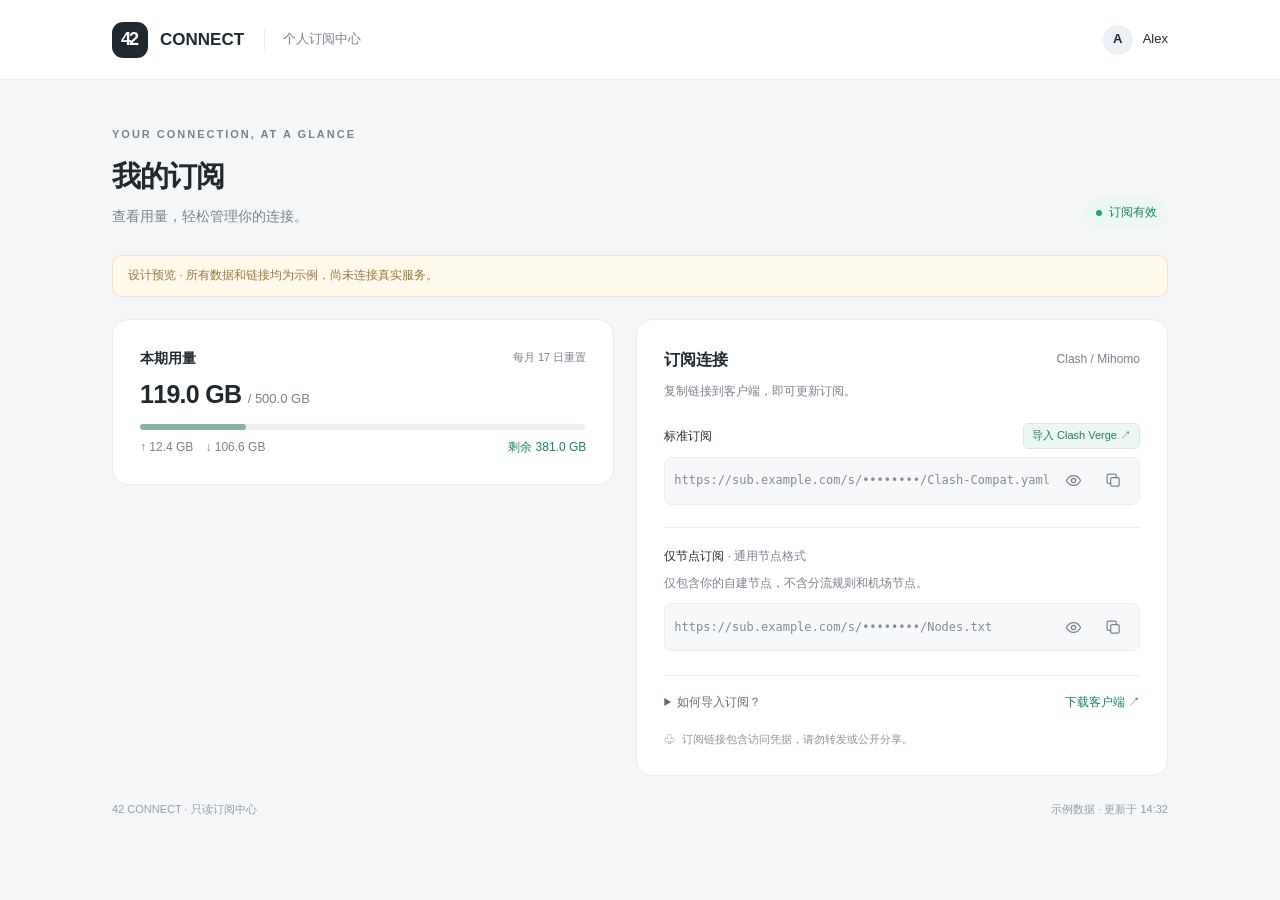
==== commit 910506f0: "Align portal UI and separate airport links and maintenance actions" ====
--- a/previews/account/index.html
+++ b/previews/account/index.html
@@ -30,6 +30,15 @@
 :is(.usage-card,.traffic-part) .transfer{gap:12px}
 :is(.usage-card,.traffic-part) .usage-caption .remaining{font-weight:400}
 @media(max-width:760px){.grid{grid-template-columns:minmax(0,1fr)}.grid>.card{min-width:0}:is(.usage-card,.traffic-part) .usage-linear .number{font-size:23px!important}:is(.usage-card,.traffic-part) .usage-linear .number small{font-size:11px}:is(.usage-card,.traffic-part) .usage-linear .bar{height:4px;margin:9px 0 7px}:is(.usage-card,.traffic-part) .usage-caption{font-size:11px}:is(.usage-card,.traffic-part) .transfer{gap:8px}:is(.usage-card,.traffic-part) .reset-hint{font-size:10px}}
+
+.linkbox .reveal-icon,.linkbox .copy-icon,.linkbox .relation-copy{display:inline-flex;align-items:center;justify-content:center;width:32px;min-width:32px;height:32px;padding:6px;border:0;border-radius:6px;background:transparent;color:var(--muted);flex-shrink:0;cursor:pointer}
+.linkbox .reveal-icon:hover,.linkbox .copy-icon:hover,.linkbox .relation-copy:hover{background:#e8eee9;color:var(--green)}
+.linkbox .reveal-icon[aria-pressed="true"],.linkbox .is-copied{color:var(--green)}
+.reveal-icon .eye-hide,.copy-done{display:none}
+.reveal-icon[aria-pressed="true"] .eye-show{display:none}
+.reveal-icon[aria-pressed="true"] .eye-hide,.is-copied .copy-done{display:inline}
+.is-copied .copy-symbol{display:none}
+.linkbox .reveal-icon svg,.linkbox .copy-icon svg,.linkbox .relation-copy svg{width:17px;height:17px;pointer-events:none}
 </style>
 </head>
 <body>
@@ -39,14 +48,24 @@
 <div class="demo">设计预览 · 所有数据和链接均为示例，尚未连接真实服务。</div>
 <div class="grid">
 <section class="card usage-card"><div class="card-head"><h2>本期用量</h2><span class="subtle reset-hint" title="本期累计">每月 17 日重置</span></div><div class="usage usage-linear"><div class="number">119.0 GB <small>/ 500.0 GB</small></div><div class="bar" role="progressbar" aria-label="流量使用比例" aria-valuemin="0" aria-valuemax="100" aria-valuenow="23.8"><i style="width:23.80%"></i></div><div class="usage-caption"><span class="transfer"><span class="upload" title="上传流量">↑ 12.4 GB</span><span class="download" title="下载流量">↓ 106.6 GB</span></span><span class="remaining">剩余 381.0 GB</span></div></div></section>
-<section class="card"><div class="card-head"><h2>订阅连接</h2><span class="subtle">Clash / Mihomo</span></div><p class="subscription-note">复制链接到客户端，即可更新订阅。</p><div class="subscription-label"><div class="label">标准订阅</div><button class="import-small" id="import" title="导入 Clash Verge Rev">导入 Clash Verge ↗</button></div><div class="linkbox"><code id="link">https://sub.example.com/s/••••••••/Clash-Compat.yaml</code><button class="icon-btn" id="reveal" aria-label="显示示例订阅链接" title="显示或隐藏">◉</button><button class="icon-btn copy-icon" id="copy" aria-label="复制标准订阅链接" title="复制标准订阅链接"><svg width="17" height="17" viewBox="0 0 24 24" fill="none" stroke="currentColor" stroke-width="1.7" stroke-linecap="round" stroke-linejoin="round" aria-hidden="true"><rect x="8" y="8" width="12" height="12" rx="2"/><path d="M16 8V5a2 2 0 0 0-2-2H5a2 2 0 0 0-2 2v9a2 2 0 0 0 2 2h3"/></svg></button></div><div style="border-top:1px solid var(--line);margin-top:22px;padding-top:19px"><div class="label">仅节点订阅 <span class="subtle" style="font-weight:400">· 通用节点格式</span></div><p class="subtle" style="margin-bottom:10px">仅包含你的自建节点，不含分流规则和机场节点。</p><div class="linkbox"><code id="nodes-link">https://sub.example.com/s/••••••••/Nodes.txt</code><button class="icon-btn" id="nodes-reveal" aria-label="显示仅节点示例链接" title="显示或隐藏">◉</button><button class="icon-btn copy-icon" id="nodes-copy" aria-label="复制仅节点链接" title="复制仅节点链接"><svg width="17" height="17" viewBox="0 0 24 24" fill="none" stroke="currentColor" stroke-width="1.7" stroke-linecap="round" stroke-linejoin="round" aria-hidden="true"><rect x="8" y="8" width="12" height="12" rx="2"/><path d="M16 8V5a2 2 0 0 0-2-2H5a2 2 0 0 0-2 2v9a2 2 0 0 0 2 2h3"/></svg></button></div></div><div class="subscription-help"><details class="help"><summary>如何导入订阅？</summary><p>Clash Verge Rev：进入「订阅」，粘贴标准订阅链接并导入。<br>Clash Mi：在配置管理中添加远程配置，粘贴标准订阅链接。<br>仅节点订阅：供不支持 Clash / Mihomo 配置、但支持通用节点订阅的客户端使用。仅包含你的自建节点，不含机场节点、DNS、策略组和分流规则；规则需在客户端自行配置。<br>本页为样式预览，示例链接无法用于连接。</p></details><a class="client-shortcut" href="clients.html">下载客户端 ↗</a></div><div class="privacy"><span aria-hidden="true">♧</span> 订阅链接包含访问凭据，请勿转发或公开分享。</div></section>
+<section class="card"><div class="card-head"><h2>订阅连接</h2><span class="subtle">Clash / Mihomo</span></div><p class="subscription-note">复制链接到客户端，即可更新订阅。</p><div class="subscription-label"><div class="label">标准订阅</div><button class="import-small" id="import" title="导入 Clash Verge Rev">导入 Clash Verge ↗</button></div><div class="linkbox"><code id="link">https://sub.example.com/s/••••••••/Clash-Compat.yaml</code><button class="icon-btn reveal-icon" id="reveal" aria-label="显示示例订阅链接" title="显示链接" aria-pressed="false"><svg width="17" height="17" viewBox="0 0 24 24" fill="none" stroke="currentColor" stroke-width="1.7" stroke-linecap="round" stroke-linejoin="round" aria-hidden="true"><g class="eye-show"><path d="M2 12s3.5-7 10-7 10 7 10 7-3.5 7-10 7S2 12 2 12Z"/><circle cx="12" cy="12" r="3"/></g><g class="eye-hide"><path d="m3 3 18 18M10.6 5.1 12 5c6.5 0 10 7 10 7a17 17 0 0 1-3 3.8M6.5 6.5A20 20 0 0 0 2 12s3.5 7 10 7a11 11 0 0 0 5.5-1.5M9.9 9.9a3 3 0 0 0 4.2 4.2"/></g></svg></button><button class="icon-btn copy-icon" id="copy" aria-label="复制标准订阅链接" title="复制标准订阅链接"><svg width="17" height="17" viewBox="0 0 24 24" fill="none" stroke="currentColor" stroke-width="1.7" stroke-linecap="round" stroke-linejoin="round" aria-hidden="true"><g class="copy-symbol"><rect x="8" y="8" width="12" height="12" rx="2"/><path d="M16 8V5a2 2 0 0 0-2-2H5a2 2 0 0 0-2 2v9a2 2 0 0 0 2 2h3"/></g><path class="copy-done" d="m5 12 4 4L19 6"/></svg></button></div><div style="border-top:1px solid var(--line);margin-top:22px;padding-top:19px"><div class="label">仅节点订阅 <span class="subtle" style="font-weight:400">· 通用节点格式</span></div><p class="subtle" style="margin-bottom:10px">仅包含你的自建节点，不含分流规则和机场节点。</p><div class="linkbox"><code id="nodes-link">https://sub.example.com/s/••••••••/Nodes.txt</code><button class="icon-btn reveal-icon" id="nodes-reveal" aria-label="显示仅节点示例链接" title="显示链接" aria-pressed="false"><svg width="17" height="17" viewBox="0 0 24 24" fill="none" stroke="currentColor" stroke-width="1.7" stroke-linecap="round" stroke-linejoin="round" aria-hidden="true"><g class="eye-show"><path d="M2 12s3.5-7 10-7 10 7 10 7-3.5 7-10 7S2 12 2 12Z"/><circle cx="12" cy="12" r="3"/></g><g class="eye-hide"><path d="m3 3 18 18M10.6 5.1 12 5c6.5 0 10 7 10 7a17 17 0 0 1-3 3.8M6.5 6.5A20 20 0 0 0 2 12s3.5 7 10 7a11 11 0 0 0 5.5-1.5M9.9 9.9a3 3 0 0 0 4.2 4.2"/></g></svg></button><button class="icon-btn copy-icon" id="nodes-copy" aria-label="复制仅节点链接" title="复制仅节点链接"><svg width="17" height="17" viewBox="0 0 24 24" fill="none" stroke="currentColor" stroke-width="1.7" stroke-linecap="round" stroke-linejoin="round" aria-hidden="true"><g class="copy-symbol"><rect x="8" y="8" width="12" height="12" rx="2"/><path d="M16 8V5a2 2 0 0 0-2-2H5a2 2 0 0 0-2 2v9a2 2 0 0 0 2 2h3"/></g><path class="copy-done" d="m5 12 4 4L19 6"/></svg></button></div></div><div class="subscription-help"><details class="help"><summary>如何导入订阅？</summary><p>Clash Verge Rev：进入「订阅」，粘贴标准订阅链接并导入。<br>Clash Mi：在配置管理中添加远程配置，粘贴标准订阅链接。<br>仅节点订阅：供不支持 Clash / Mihomo 配置、但支持通用节点订阅的客户端使用。仅包含你的自建节点，不含机场节点、DNS、策略组和分流规则；规则需在客户端自行配置。<br>本页为样式预览，示例链接无法用于连接。</p></details><a class="client-shortcut" href="clients.html">下载客户端 ↗</a></div><div class="privacy"><span aria-hidden="true">♧</span> 订阅链接包含访问凭据，请勿转发或公开分享。</div></section>
 </div>
 
 
 <footer><span>42 CONNECT · 只读订阅中心</span><span>示例数据 · 更新于 14:32</span></footer>
 </main><div id="toast" role="status" hidden></div>
 <script>
-const example='https://sub.example.com/s/demo-preview/Clash-Compat.yaml';let visible=false,timer;const toast=document.querySelector('#toast');function notify(message){toast.textContent=message;toast.hidden=false;clearTimeout(timer);timer=setTimeout(()=>toast.hidden=true,3200)}document.querySelector('#reveal').onclick=function(){visible=!visible;document.querySelector('#link').textContent=visible?example:'https://sub.example.com/s/••••••••/Clash-Compat.yaml';this.setAttribute('aria-label',visible?'隐藏示例订阅链接':'显示示例订阅链接');this.setAttribute('aria-pressed',visible)};document.querySelector('#copy').onclick=async()=>{try{await navigator.clipboard.writeText(example);notify('已复制示例链接 · 仅用于设计预览')}catch{notify('请展开链接后手动复制')}};document.querySelector('#import').onclick=()=>notify('设计预览：正式接入后可一键导入客户端');
-const nodesExample='https://sub.example.com/s/demo-preview/Nodes.txt';let nodesVisible=false;document.querySelector('#nodes-reveal').onclick=function(){nodesVisible=!nodesVisible;document.querySelector('#nodes-link').textContent=nodesVisible?nodesExample:'https://sub.example.com/s/••••••••/Nodes.txt';this.setAttribute('aria-label',nodesVisible?'隐藏仅节点示例链接':'显示仅节点示例链接');this.setAttribute('aria-pressed',nodesVisible)};document.querySelector('#nodes-copy').onclick=async()=>{try{await navigator.clipboard.writeText(nodesExample);notify('已复制仅节点示例链接 · 仅用于设计预览')}catch{notify('请展开仅节点链接后手动复制')}};
+
+const copiedFeedbackTimers=new WeakMap();
+function markLinkCopied(button){
+  if(!button)return;
+  clearTimeout(copiedFeedbackTimers.get(button));
+  if(!button.dataset.copyLabel){button.dataset.copyLabel=button.getAttribute('aria-label')||button.title||'复制链接';button.dataset.copyTitle=button.title||'复制链接';}
+  button.classList.add('is-copied');button.title='已复制';button.setAttribute('aria-label','已复制');
+  copiedFeedbackTimers.set(button,setTimeout(()=>{button.classList.remove('is-copied');button.title=button.dataset.copyTitle;button.setAttribute('aria-label',button.dataset.copyLabel);},1600));
+}
+
+const example='https://sub.example.com/s/demo-preview/Clash-Compat.yaml';let visible=false,timer;const toast=document.querySelector('#toast');function notify(message){toast.textContent=message;toast.hidden=false;clearTimeout(timer);timer=setTimeout(()=>toast.hidden=true,3200)}document.querySelector('#reveal').onclick=function(){visible=!visible;document.querySelector('#link').textContent=visible?example:'https://sub.example.com/s/••••••••/Clash-Compat.yaml';this.setAttribute('aria-label',visible?'隐藏示例订阅链接':'显示示例订阅链接');this.setAttribute('aria-pressed',visible);this.title=visible?'隐藏链接':'显示链接';this.setAttribute('aria-label',this.title)};document.querySelector('#copy').onclick=async()=>{try{await navigator.clipboard.writeText(example);markLinkCopied(document.querySelector('#copy'));notify('已复制示例链接 · 仅用于设计预览')}catch{notify('请展开链接后手动复制')}};document.querySelector('#import').onclick=()=>notify('设计预览：正式接入后可一键导入客户端');
+const nodesExample='https://sub.example.com/s/demo-preview/Nodes.txt';let nodesVisible=false;document.querySelector('#nodes-reveal').onclick=function(){nodesVisible=!nodesVisible;document.querySelector('#nodes-link').textContent=nodesVisible?nodesExample:'https://sub.example.com/s/••••••••/Nodes.txt';this.setAttribute('aria-label',nodesVisible?'隐藏仅节点示例链接':'显示仅节点示例链接');this.setAttribute('aria-pressed',nodesVisible);this.title=nodesVisible?'隐藏链接':'显示链接';this.setAttribute('aria-label',this.title)};document.querySelector('#nodes-copy').onclick=async()=>{try{await navigator.clipboard.writeText(nodesExample);markLinkCopied(document.querySelector('#nodes-copy'));notify('已复制仅节点示例链接 · 仅用于设计预览')}catch{notify('请展开仅节点链接后手动复制')}};
 const fixtures={ren:{name:'Ren',used:'238.0',quota:'不限额',remaining:'不限额',upload:'38.0 GB',download:'200.0 GB',reset:'每月 17 日',ratio:0},alex:{name:'Alex',used:'119.0',quota:'500 GB',remaining:'381.0 GB',upload:'12.4 GB',download:'106.6 GB',reset:'每月 17 日',ratio:23.8},bella:{name:'Bella',used:'72.6',quota:'300 GB',remaining:'227.4 GB',upload:'8.6 GB',download:'64.0 GB',reset:'每月 17 日',ratio:24.2},chris:{name:'Chris',used:'186.2',quota:'200 GB',remaining:'13.8 GB',upload:'16.2 GB',download:'170.0 GB',reset:'每月 17 日',ratio:93.1},dana:{name:'Dana',used:'18.4',quota:'100 GB',remaining:'81.6 GB',upload:'2.4 GB',download:'16.0 GB',reset:'每月 17 日',ratio:18.4}};const params=new URLSearchParams(location.search);const person=fixtures[params.get('user')];if(person){const avatar=document.querySelector('.avatar');avatar.replaceChildren();const initial=document.createElement('span');initial.textContent=person.name[0];avatar.append(initial,document.createTextNode(' '+person.name));document.querySelector('.usage .number').innerHTML=person.used+' <small>GB / '+person.quota+'</small>';document.querySelector('.remaining').textContent=person.remaining==='不限额'?'当前账户不限额':'还可使用 '+person.remaining;const progress=document.querySelector('.usage-linear .bar');if(person.quota==='不限额'){progress.remove();}else{progress.querySelector('i').style.width=person.ratio+'%';progress.setAttribute('aria-valuenow',person.ratio);}document.querySelector('.upload').textContent='↑ '+person.upload;document.querySelector('.download').textContent='↓ '+person.download;document.querySelector('.reset-hint').textContent=person.reset+'重置';if(params.get('user')==='dana'){document.querySelector('.heading>.badge').textContent='订阅已到期'}}if(params.get('from')==='admin'){const back=document.createElement('a');back.href='admin.html';back.textContent='← 返回管理总览';back.style.cssText='display:inline-block;margin-bottom:20px;color:var(--green);font-size:12px;text-decoration:none';document.querySelector('main').prepend(back)}
 </script></body></html>
